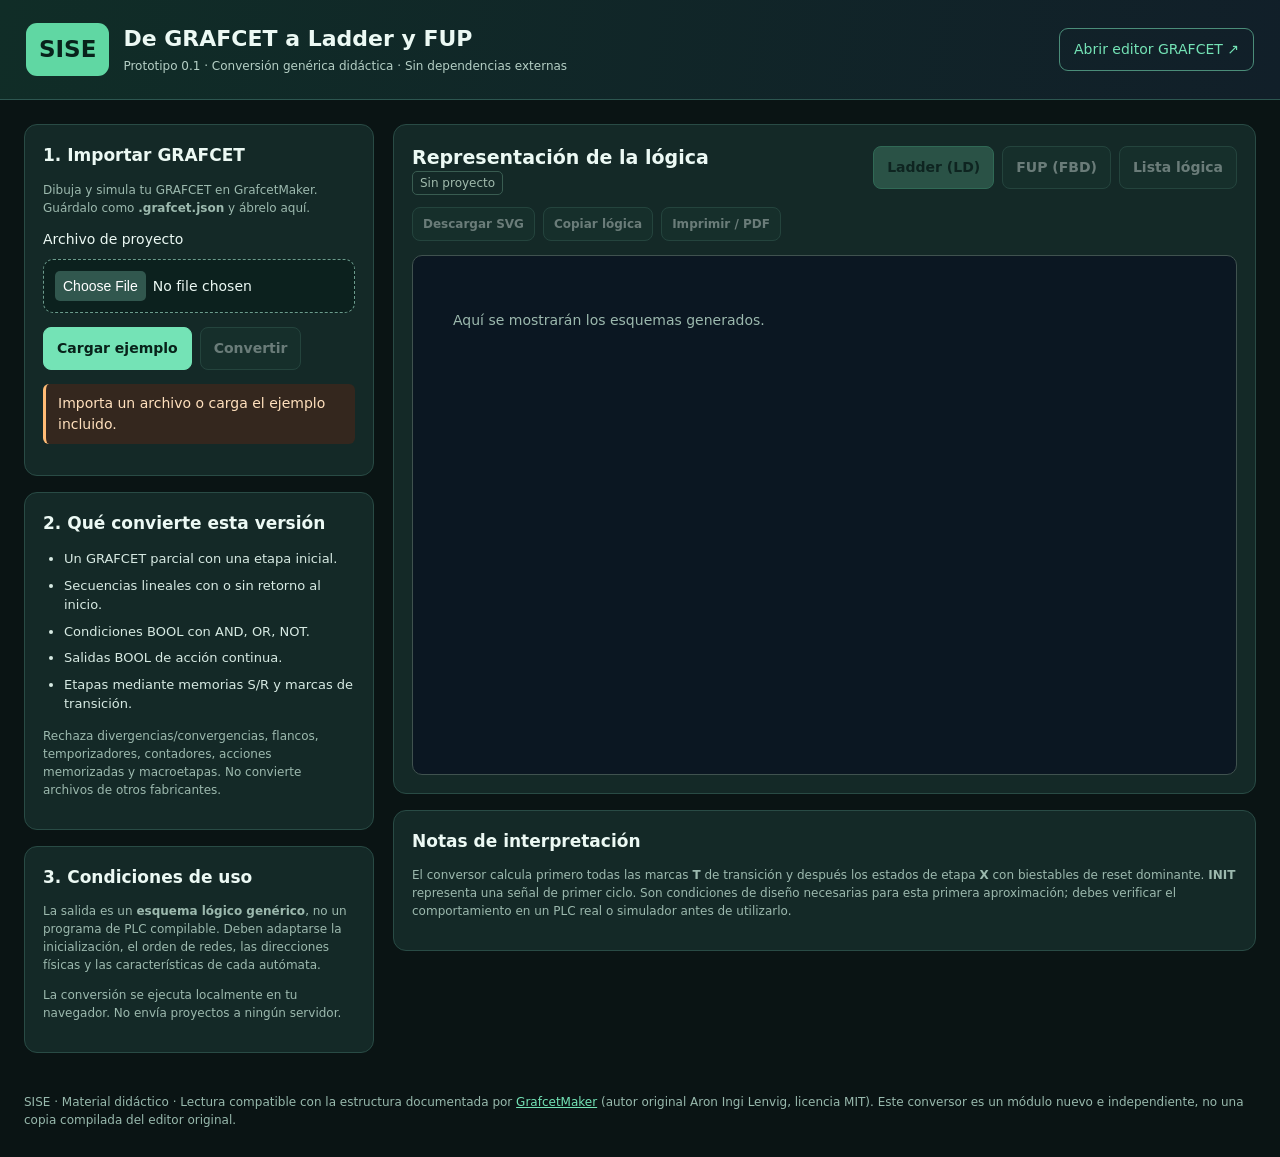
==== convertidor/index.html @ 2c26fbc2 "SISE 0.1: añadir convertidor/index.html" ====
<!doctype html>
<html lang="es">
<head>
<meta charset="utf-8"><meta name="viewport" content="width=device-width,initial-scale=1">
<title>SISE · Conversor GRAFCET a Ladder y FUP · prototipo 0.1</title>
<meta name="description" content="Prototipo educativo para convertir GRAFCET sencillos desde archivos GrafcetMaker a esquemas genéricos Ladder y FUP.">
<style>
:root{color-scheme:dark;--bg:#0a1414;--top:#0e2221;--panel:#142927;--panel2:#193531;--border:#294b45;--ink:#ecf9f4;--muted:#9cb9ae;--green:#74e3b6;--orange:#ffbc76;--red:#ff9999}*{box-sizing:border-box}body{margin:0;background:var(--bg);font:14px/1.5 system-ui,-apple-system,Arial,sans-serif;color:var(--ink)}header{padding:22px 26px;background:linear-gradient(100deg,#102d27,#111f29);border-bottom:1px solid #2d5650}.head{max-width:1700px;margin:auto;display:flex;gap:20px;justify-content:space-between;align-items:center;flex-wrap:wrap}.brand{display:flex;align-items:center;gap:14px}.mark{background:#60d7a3;border-radius:11px;padding:9px 13px;color:#08221b;font-size:23px;font-weight:900}.brand h1{font-size:22px;margin:0}.brand p{font-size:12px;color:#b5cfc5;margin:2px 0}.toplink{color:var(--green);text-decoration:none;border:1px solid #4b8d79;border-radius:9px;padding:10px 14px}main{max-width:1700px;margin:auto;padding:24px;display:grid;grid-template-columns:350px minmax(0,1fr);gap:19px}.panel{background:var(--panel);border:1px solid var(--border);border-radius:13px;padding:18px;margin:0 0 16px}.panel h2{font-size:17px;margin:0 0 10px}.panel p{color:var(--muted)}.subtle{color:var(--muted);font-size:12px}.mini{font-size:12px}.alert{border-left:3px solid var(--orange);background:#34271e;color:#ffe0bd;border-radius:6px;padding:9px 12px;margin:13px 0}.error{border-left-color:#e78a8a;background:#362126;color:#ffd5d5}.success{border-left-color:#77d3a6;background:#1b3630;color:#b7f8d4}.btn{display:inline-flex;align-items:center;justify-content:center;text-decoration:none;background:#1b3933;border:1px solid #3d6e60;color:var(--ink);border-radius:8px;padding:10px 13px;cursor:pointer;font:inherit;font-weight:650;gap:7px}.btn:hover{background:#244b42;border-color:#7de7c0}.btn:disabled{opacity:.4;cursor:not-allowed}.btn.primary{background:var(--green);color:#08221a;border-color:var(--green)}.btn.sm{font-size:12px;padding:7px 10px}.stack{display:flex;flex-direction:column;gap:9px}.actions{display:flex;gap:8px;flex-wrap:wrap;margin:14px 0}.file{display:block;font:inherit;width:100%;border:1px dashed #6b9b8c;background:#0c211e;padding:11px;color:var(--ink);border-radius:10px;margin:9px 0}.file::file-selector-button{border:0;border-radius:5px;background:#31574e;color:#fff;padding:7px 8px;margin-right:7px;cursor:pointer}.pill{font-size:11px;font-weight:700;color:var(--green);border:1px solid #426959;border-radius:99px;padding:5px 9px;letter-spacing:.05em}.outline{font-size:13px;padding-left:21px;color:#d7eae3}.outline li{margin:7px 0}.viewhead{display:flex;gap:10px;justify-content:space-between;align-items:center;flex-wrap:wrap;margin:0 0 13px}.viewhead h2{margin:0;font-size:19px}.badge{color:#a1bbad;font-size:12px;border:1px solid #395c51;border-radius:5px;padding:4px 7px}.tabs{display:flex;gap:8px;flex-wrap:wrap}.tabs button[aria-pressed=true]{background:#4b8f75;color:#061f18;border-color:#5aca9b;font-weight:800}.paper{background:#0b1722;overflow:auto;min-height:520px;border-radius:10px;border:1px solid #40524f;padding:10px}.paper svg{width:100%;min-width:650px;height:auto;display:block}.code{background:#071515;color:#b7efdf;border:1px solid #315f51;border-radius:10px;padding:15px;overflow:auto;white-space:pre;max-height:580px;line-height:1.55;font:12px/1.5 ui-monospace,Consolas,Monaco,monospace}.hidden{display:none!important}.foot{max-width:1700px;padding:0 24px 28px;margin:auto;color:#98b9ad;font-size:12px}.foot a{color:var(--green)}@media(max-width:950px){main{grid-template-columns:1fr}.paper{min-height:350px}}@media print{header,aside,.viewhead,.foot,.alert,.no-print{display:none!important}main{display:block;padding:0}.panel{border:0;padding:0}.paper{border:0;overflow:visible;background:white;min-height:0}.paper svg{width:100%;min-width:0;max-height:95vh}body{background:white} }
</style>
</head>
<body>
<header><div class="head"><div class="brand"><span class="mark">SISE</span><div><h1>De GRAFCET a Ladder y FUP</h1><p>Prototipo 0.1 · Conversión genérica didáctica · Sin dependencias externas</p></div></div><a class="toplink" target="_blank" rel="noopener noreferrer" href="../editor/es/">Abrir editor GRAFCET ↗</a></div></header>
<main>
<aside>
<section class="panel"><h2>1. Importar GRAFCET</h2><p class="subtle">Dibuja y simula tu GRAFCET en GrafcetMaker. Guárdalo como <b>.grafcet.json</b> y ábrelo aquí.</p><label for="file">Archivo de proyecto</label><input id="file" class="file" type="file" accept=".json,.grafcet.json,application/json"><div class="actions"><button class="btn primary" id="example">Cargar ejemplo</button><button class="btn" id="convert" disabled>Convertir</button></div><div id="status" class="alert">Importa un archivo o carga el ejemplo incluido.</div></section>
<section class="panel"><h2>2. Qué convierte esta versión</h2><ul class="outline"><li>Un GRAFCET parcial con una etapa inicial.</li><li>Secuencias lineales con o sin retorno al inicio.</li><li>Condiciones BOOL con AND, OR, NOT.</li><li>Salidas BOOL de acción continua.</li><li>Etapas mediante memorias S/R y marcas de transición.</li></ul><p class="subtle">Rechaza divergencias/convergencias, flancos, temporizadores, contadores, acciones memorizadas y macroetapas. No convierte archivos de otros fabricantes.</p></section>
<section class="panel"><h2>3. Condiciones de uso</h2><p class="mini">La salida es un <strong>esquema lógico genérico</strong>, no un programa de PLC compilable. Deben adaptarse la inicialización, el orden de redes, las direcciones físicas y las características de cada autómata.</p><p class="subtle">La conversión se ejecuta localmente en tu navegador. No envía proyectos a ningún servidor.</p></section>
</aside>
<div>
<section class="panel"><div class="viewhead"><div><h2 id="projectTitle">Representación de la lógica</h2><span class="badge" id="count">Sin proyecto</span></div><div class="tabs no-print"><button class="btn" id="tab-ladder" aria-pressed="true" disabled>Ladder (LD)</button><button class="btn" id="tab-fup" aria-pressed="false" disabled>FUP (FBD)</button><button class="btn" id="tab-logic" aria-pressed="false" disabled>Lista lógica</button></div></div><div class="actions no-print"><button class="btn sm" id="download" disabled>Descargar SVG</button><button class="btn sm" id="copy" disabled>Copiar lógica</button><button class="btn sm" id="pdf" disabled>Imprimir / PDF</button></div><div id="diagram" class="paper"><p style="color:#9cb9ae;padding:30px">Aquí se mostrarán los esquemas generados.</p></div><pre id="logic" class="code hidden"></pre></section>
<section class="panel"><h2>Notas de interpretación</h2><p class="mini">El conversor calcula primero todas las marcas <b>T</b> de transición y después los estados de etapa <b>X</b> con biestables de reset dominante. <b>INIT</b> representa una señal de primer ciclo. Son condiciones de diseño necesarias para esta primera aproximación; debes verificar el comportamiento en un PLC real o simulador antes de utilizarlo.</p></section>
</div>
</main>
<div class="foot">SISE · Material didáctico · Lectura compatible con la estructura documentada por <a target="_blank" rel="noopener noreferrer" href="https://github.com/AronLenvig/GrafcetMaker">GrafcetMaker</a> (autor original Aron Ingi Lenvig, licencia MIT). Este conversor es un módulo nuevo e independiente, no una copia compilada del editor original.</div>
<script type="application/json" id="demo-data">{"schemaVersion":4,"id":"demo_sise_01","name":"Cinta transportadora - arranque y parada","meta":{"author":"SISE - demostración educativa","company":"","revision":"0.1","createdAt":"2026-11-12T00:00:00.000Z","updatedAt":"2026-11-12T00:00:00.000Z"},"variables":{"v_start":{"id":"v_start","name":"Start","type":"BOOL","direction":"input"},"v_stop":{"id":"v_stop","name":"Stop","type":"BOOL","direction":"input"},"v_motor":{"id":"v_motor","name":"Motor","type":"BOOL","direction":"output"}},"grafcets":{"g_main":{"id":"g_main","name":"Main","kind":"partial","steps":{"s_0":{"id":"s_0","number":0,"kind":"initial","position":{"x":200,"y":40},"label":"Parada"},"s_1":{"id":"s_1","number":1,"kind":"normal","position":{"x":200,"y":220},"label":"Marcha"}},"transitions":{"t_start":{"id":"t_start","number":1,"from":["s_0"],"to":["s_1"],"receptivity":"Start * /Stop","position":{"x":200,"y":130}},"t_stop":{"id":"t_stop","number":2,"from":["s_1"],"to":["s_0"],"receptivity":"Stop","position":{"x":450,"y":130}}},"actions":{"a_motor":{"id":"a_motor","stepId":"s_1","order":0,"kind":"continuous","text":"Motor"}},"comments":{}}},"grafcetOrder":["g_main"]}</script>
<script src="./converter-core.js"></script><script src="./app.js"></script>
</body></html>
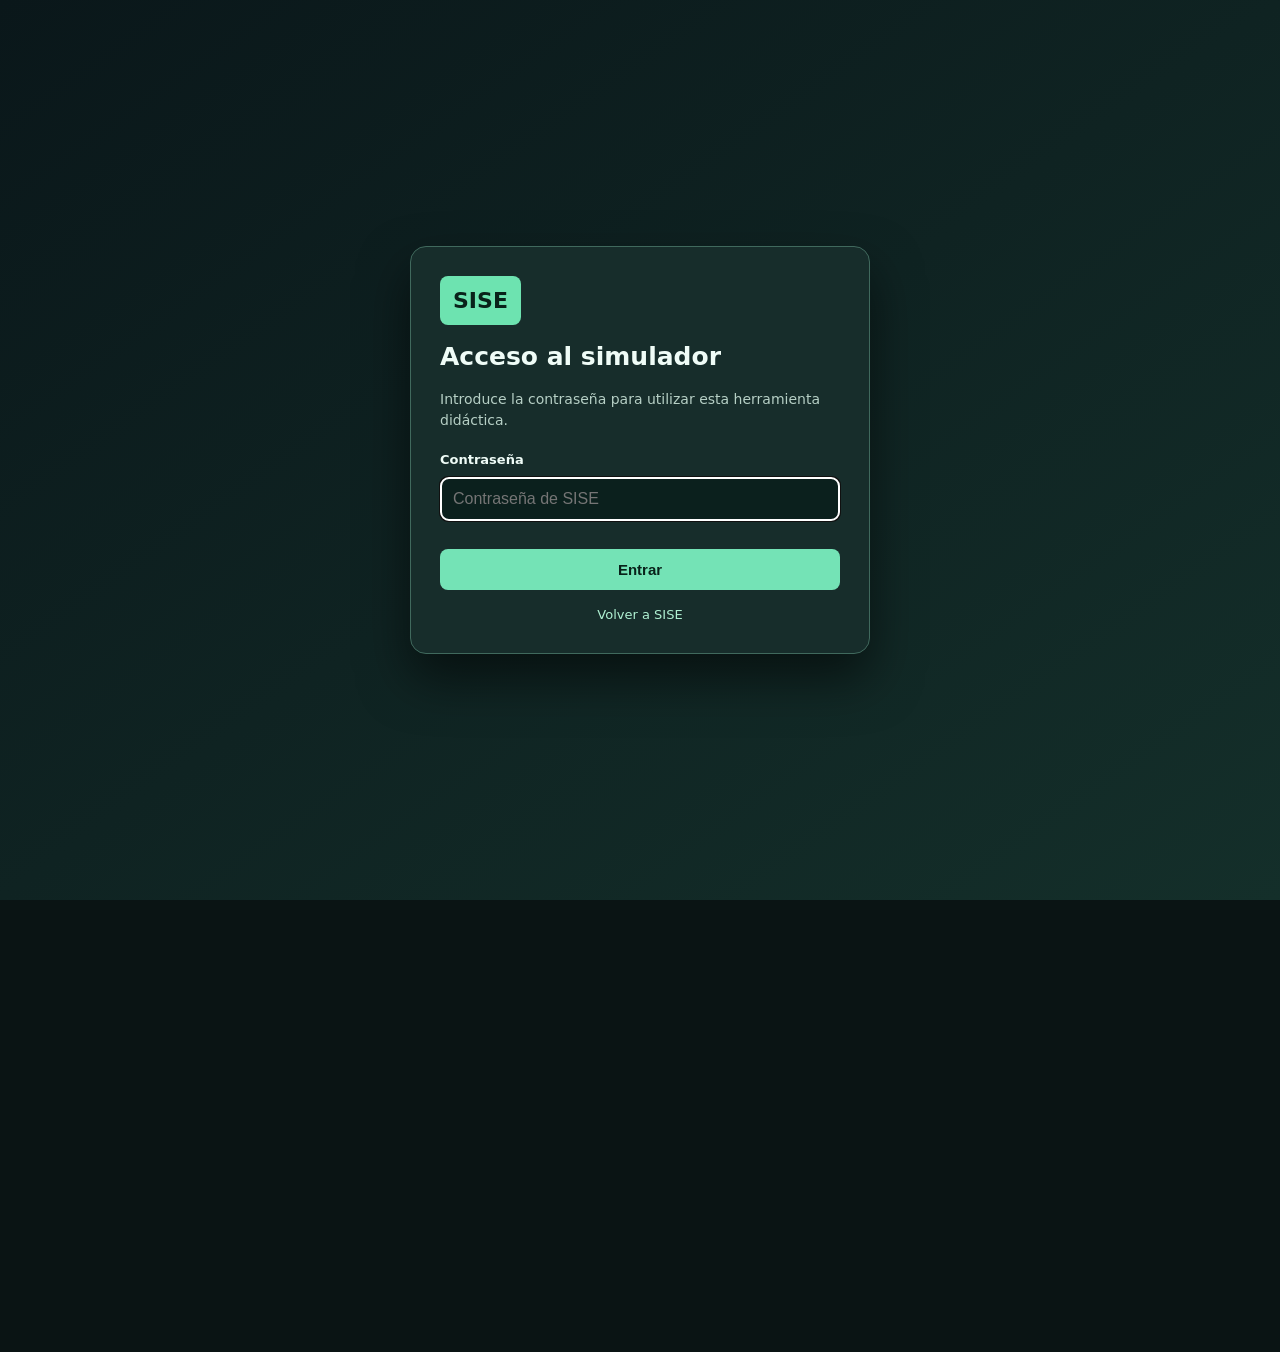
==== commit 7216e018: "SISE 0.2: acceso SISE_2026, aviso amarillo, GRAFCET temporizados y bifurcaciones LD/FUP" ====
--- a/convertidor/index.html
+++ b/convertidor/index.html
@@ -2,23 +2,27 @@
 <html lang="es">
 <head>
 <meta charset="utf-8"><meta name="viewport" content="width=device-width,initial-scale=1">
-<title>SISE · Conversor GRAFCET a Ladder y FUP · prototipo 0.1</title>
+<title>SISE · Conversor GRAFCET a Ladder y FUP · prototipo 0.2</title>
 <meta name="description" content="Prototipo educativo para convertir GRAFCET sencillos desde archivos GrafcetMaker a esquemas genéricos Ladder y FUP.">
+<link rel="stylesheet" href="../auth.css"><script src="../auth.js"></script>
 <style>
 :root{color-scheme:dark;--bg:#0a1414;--top:#0e2221;--panel:#142927;--panel2:#193531;--border:#294b45;--ink:#ecf9f4;--muted:#9cb9ae;--green:#74e3b6;--orange:#ffbc76;--red:#ff9999}*{box-sizing:border-box}body{margin:0;background:var(--bg);font:14px/1.5 system-ui,-apple-system,Arial,sans-serif;color:var(--ink)}header{padding:22px 26px;background:linear-gradient(100deg,#102d27,#111f29);border-bottom:1px solid #2d5650}.head{max-width:1700px;margin:auto;display:flex;gap:20px;justify-content:space-between;align-items:center;flex-wrap:wrap}.brand{display:flex;align-items:center;gap:14px}.mark{background:#60d7a3;border-radius:11px;padding:9px 13px;color:#08221b;font-size:23px;font-weight:900}.brand h1{font-size:22px;margin:0}.brand p{font-size:12px;color:#b5cfc5;margin:2px 0}.toplink{color:var(--green);text-decoration:none;border:1px solid #4b8d79;border-radius:9px;padding:10px 14px}main{max-width:1700px;margin:auto;padding:24px;display:grid;grid-template-columns:350px minmax(0,1fr);gap:19px}.panel{background:var(--panel);border:1px solid var(--border);border-radius:13px;padding:18px;margin:0 0 16px}.panel h2{font-size:17px;margin:0 0 10px}.panel p{color:var(--muted)}.subtle{color:var(--muted);font-size:12px}.mini{font-size:12px}.alert{border-left:3px solid var(--orange);background:#34271e;color:#ffe0bd;border-radius:6px;padding:9px 12px;margin:13px 0}.error{border-left-color:#e78a8a;background:#362126;color:#ffd5d5}.success{border-left-color:#77d3a6;background:#1b3630;color:#b7f8d4}.btn{display:inline-flex;align-items:center;justify-content:center;text-decoration:none;background:#1b3933;border:1px solid #3d6e60;color:var(--ink);border-radius:8px;padding:10px 13px;cursor:pointer;font:inherit;font-weight:650;gap:7px}.btn:hover{background:#244b42;border-color:#7de7c0}.btn:disabled{opacity:.4;cursor:not-allowed}.btn.primary{background:var(--green);color:#08221a;border-color:var(--green)}.btn.sm{font-size:12px;padding:7px 10px}.stack{display:flex;flex-direction:column;gap:9px}.actions{display:flex;gap:8px;flex-wrap:wrap;margin:14px 0}.file{display:block;font:inherit;width:100%;border:1px dashed #6b9b8c;background:#0c211e;padding:11px;color:var(--ink);border-radius:10px;margin:9px 0}.file::file-selector-button{border:0;border-radius:5px;background:#31574e;color:#fff;padding:7px 8px;margin-right:7px;cursor:pointer}.pill{font-size:11px;font-weight:700;color:var(--green);border:1px solid #426959;border-radius:99px;padding:5px 9px;letter-spacing:.05em}.outline{font-size:13px;padding-left:21px;color:#d7eae3}.outline li{margin:7px 0}.viewhead{display:flex;gap:10px;justify-content:space-between;align-items:center;flex-wrap:wrap;margin:0 0 13px}.viewhead h2{margin:0;font-size:19px}.badge{color:#a1bbad;font-size:12px;border:1px solid #395c51;border-radius:5px;padding:4px 7px}.tabs{display:flex;gap:8px;flex-wrap:wrap}.tabs button[aria-pressed=true]{background:#4b8f75;color:#061f18;border-color:#5aca9b;font-weight:800}.paper{background:#0b1722;overflow:auto;min-height:520px;border-radius:10px;border:1px solid #40524f;padding:10px}.paper svg{width:100%;min-width:650px;height:auto;display:block}.code{background:#071515;color:#b7efdf;border:1px solid #315f51;border-radius:10px;padding:15px;overflow:auto;white-space:pre;max-height:580px;line-height:1.55;font:12px/1.5 ui-monospace,Consolas,Monaco,monospace}.hidden{display:none!important}.foot{max-width:1700px;padding:0 24px 28px;margin:auto;color:#98b9ad;font-size:12px}.foot a{color:var(--green)}@media(max-width:950px){main{grid-template-columns:1fr}.paper{min-height:350px}}@media print{header,aside,.viewhead,.foot,.alert,.no-print{display:none!important}main{display:block;padding:0}.panel{border:0;padding:0}.paper{border:0;overflow:visible;background:white;min-height:0}.paper svg{width:100%;min-width:0;max-height:95vh}body{background:white} }
+
+.critical-banner{padding:15px 22px;background:#ffde54;color:#25210e;border:3px solid #c29d00;font-weight:900;font-size:20px;text-align:center;letter-spacing:.01em}
 </style>
 </head>
 <body>
-<header><div class="head"><div class="brand"><span class="mark">SISE</span><div><h1>De GRAFCET a Ladder y FUP</h1><p>Prototipo 0.1 · Conversión genérica didáctica · Sin dependencias externas</p></div></div><a class="toplink" target="_blank" rel="noopener noreferrer" href="../editor/es/">Abrir editor GRAFCET ↗</a></div></header>
+<header><div class="head"><div class="brand"><span class="mark">SISE</span><div><h1>De GRAFCET a Ladder y FUP</h1><p>Prototipo 0.2 · Conversión genérica experimental · Sin dependencias externas</p></div></div><a class="toplink" target="_blank" rel="noopener noreferrer" href="../editor/es/">Abrir editor GRAFCET ↗</a></div></header>
+<div class="critical-banner" role="alert">Conversor NO funcional. Pendiente de depurar</div>
 <main>
 <aside>
-<section class="panel"><h2>1. Importar GRAFCET</h2><p class="subtle">Dibuja y simula tu GRAFCET en GrafcetMaker. Guárdalo como <b>.grafcet.json</b> y ábrelo aquí.</p><label for="file">Archivo de proyecto</label><input id="file" class="file" type="file" accept=".json,.grafcet.json,application/json"><div class="actions"><button class="btn primary" id="example">Cargar ejemplo</button><button class="btn" id="convert" disabled>Convertir</button></div><div id="status" class="alert">Importa un archivo o carga el ejemplo incluido.</div></section>
-<section class="panel"><h2>2. Qué convierte esta versión</h2><ul class="outline"><li>Un GRAFCET parcial con una etapa inicial.</li><li>Secuencias lineales con o sin retorno al inicio.</li><li>Condiciones BOOL con AND, OR, NOT.</li><li>Salidas BOOL de acción continua.</li><li>Etapas mediante memorias S/R y marcas de transición.</li></ul><p class="subtle">Rechaza divergencias/convergencias, flancos, temporizadores, contadores, acciones memorizadas y macroetapas. No convierte archivos de otros fabricantes.</p></section>
+<section class="panel"><h2>1. Importar GRAFCET</h2><p class="subtle">Dibuja y simula tu GRAFCET en GrafcetMaker. Guárdalo como <b>.grafcet.json</b> y ábrelo aquí.</p><label for="file">Archivo de proyecto</label><input id="file" class="file" type="file" accept=".json,.grafcet.json,application/json"><div class="actions"><button class="btn primary" id="example">Cargar ejemplo</button><button class="btn" id="convert" disabled>Convertir</button></div><div class="actions"><button class="btn sm" data-fixture="ejemplo_semaforo.grafcet.json">Ejemplo semáforo</button><button class="btn sm" data-fixture="ejemplo_taladrado.grafcet.json">Ejemplo taladrado</button><button class="btn sm" data-fixture="ejemplo_paralelo.grafcet.json">Ejemplo paralelo Y</button></div><div id="status" class="alert">Importa un archivo o carga el ejemplo incluido.</div></section>
+<section class="panel"><h2>2. Qué convierte esta versión</h2><ul class="outline"><li>Un GRAFCET parcial con una etapa inicial.</li><li>Secuencias lineales y divergencias/convergencias Y y O.</li><li>Condiciones BOOL, flancos, TON por etapa y comparadores simples.</li><li>Acciones continuas y memorizadas (0/1, incrementos y decrementos).</li><li>Marcas de transición y cálculo del siguiente estado de todas las etapas.</li></ul><p class="subtle">Conversión experimental: sin macroetapas, forzados, múltiples GRAFCET, temporizadores arbitrarios ni importación PLC. No es equivalente todavía a la búsqueda de estabilidad IEC 60848.</p></section>
 <section class="panel"><h2>3. Condiciones de uso</h2><p class="mini">La salida es un <strong>esquema lógico genérico</strong>, no un programa de PLC compilable. Deben adaptarse la inicialización, el orden de redes, las direcciones físicas y las características de cada autómata.</p><p class="subtle">La conversión se ejecuta localmente en tu navegador. No envía proyectos a ningún servidor.</p></section>
 </aside>
 <div>
 <section class="panel"><div class="viewhead"><div><h2 id="projectTitle">Representación de la lógica</h2><span class="badge" id="count">Sin proyecto</span></div><div class="tabs no-print"><button class="btn" id="tab-ladder" aria-pressed="true" disabled>Ladder (LD)</button><button class="btn" id="tab-fup" aria-pressed="false" disabled>FUP (FBD)</button><button class="btn" id="tab-logic" aria-pressed="false" disabled>Lista lógica</button></div></div><div class="actions no-print"><button class="btn sm" id="download" disabled>Descargar SVG</button><button class="btn sm" id="copy" disabled>Copiar lógica</button><button class="btn sm" id="pdf" disabled>Imprimir / PDF</button></div><div id="diagram" class="paper"><p style="color:#9cb9ae;padding:30px">Aquí se mostrarán los esquemas generados.</p></div><pre id="logic" class="code hidden"></pre></section>
-<section class="panel"><h2>Notas de interpretación</h2><p class="mini">El conversor calcula primero todas las marcas <b>T</b> de transición y después los estados de etapa <b>X</b> con biestables de reset dominante. <b>INIT</b> representa una señal de primer ciclo. Son condiciones de diseño necesarias para esta primera aproximación; debes verificar el comportamiento en un PLC real o simulador antes de utilizarlo.</p></section>
+<section class="panel"><h2>Notas de interpretación</h2><p class="mini">El conversor calcula primero todas las transiciones <b>T</b> usando las etapas actuales y después calcula <b>X_NEXT</b> para todas las etapas. Solo entonces deben actualizarse las memorias <b>X</b>. <b>INIT</b> es el primer ciclo. Las acciones memorizadas, temporizadores, simultaneidad y transiciones transitorias requieren validación adicional. El resultado NO es un programa PLC listo para utilizar.</p></section>
 </div>
 </main>
 <div class="foot">SISE · Material didáctico · Lectura compatible con la estructura documentada por <a target="_blank" rel="noopener noreferrer" href="https://github.com/AronLenvig/GrafcetMaker">GrafcetMaker</a> (autor original Aron Ingi Lenvig, licencia MIT). Este conversor es un módulo nuevo e independiente, no una copia compilada del editor original.</div>
--- a/auth.css
+++ b/auth.css
@@ -0,0 +1,13 @@
+html.sise-locked {overflow:hidden!important}
+html.sise-locked body > *:not(#sise-gate){visibility:hidden!important;pointer-events:none!important}
+#sise-gate{visibility:visible!important;position:fixed;inset:0;z-index:2147483646;display:grid;place-items:center;padding:18px;background:linear-gradient(145deg,#0a171a,#142f2a);font-family:system-ui,Arial,sans-serif;color:#effcf7}
+#sise-gate *{box-sizing:border-box}
+#sise-gate form{width:min(460px,100%);border:1px solid #40695d;background:#172d2b;border-radius:16px;padding:29px;box-shadow:0 24px 50px #0008}
+#sise-gate .sise-gate-logo{display:inline-block;background:#6de3b0;color:#09221a;border-radius:8px;padding:8px 13px;font-size:22px;font-weight:900}
+#sise-gate h1{margin:13px 0 7px;font-size:25px}#sise-gate p{color:#b6cfc5;font-size:14px;line-height:1.5}
+#sise-gate label{display:block;margin:19px 0 7px;font-weight:650;font-size:13px}
+#sise-gate input{width:100%;padding:12px;border-radius:8px;border:1px solid #507b6e;background:#0b201d;color:#fff;font-size:16px;outline-color:#7ce6bd}
+#sise-gate button{width:100%;padding:12px;margin:5px 0 9px;background:#74e3b6;color:#08221a;border:0;border-radius:8px;font-size:15px;font-weight:800;cursor:pointer}
+#sise-gate a{display:block;text-align:center;color:#aff1d2;font-size:13px;margin-top:6px;text-decoration:none}
+#sise-gate .sise-gate-error{color:#ffafaf;min-height:23px;padding-top:3px;font-size:13px}
+@media print{#sise-gate{display:none!important}}
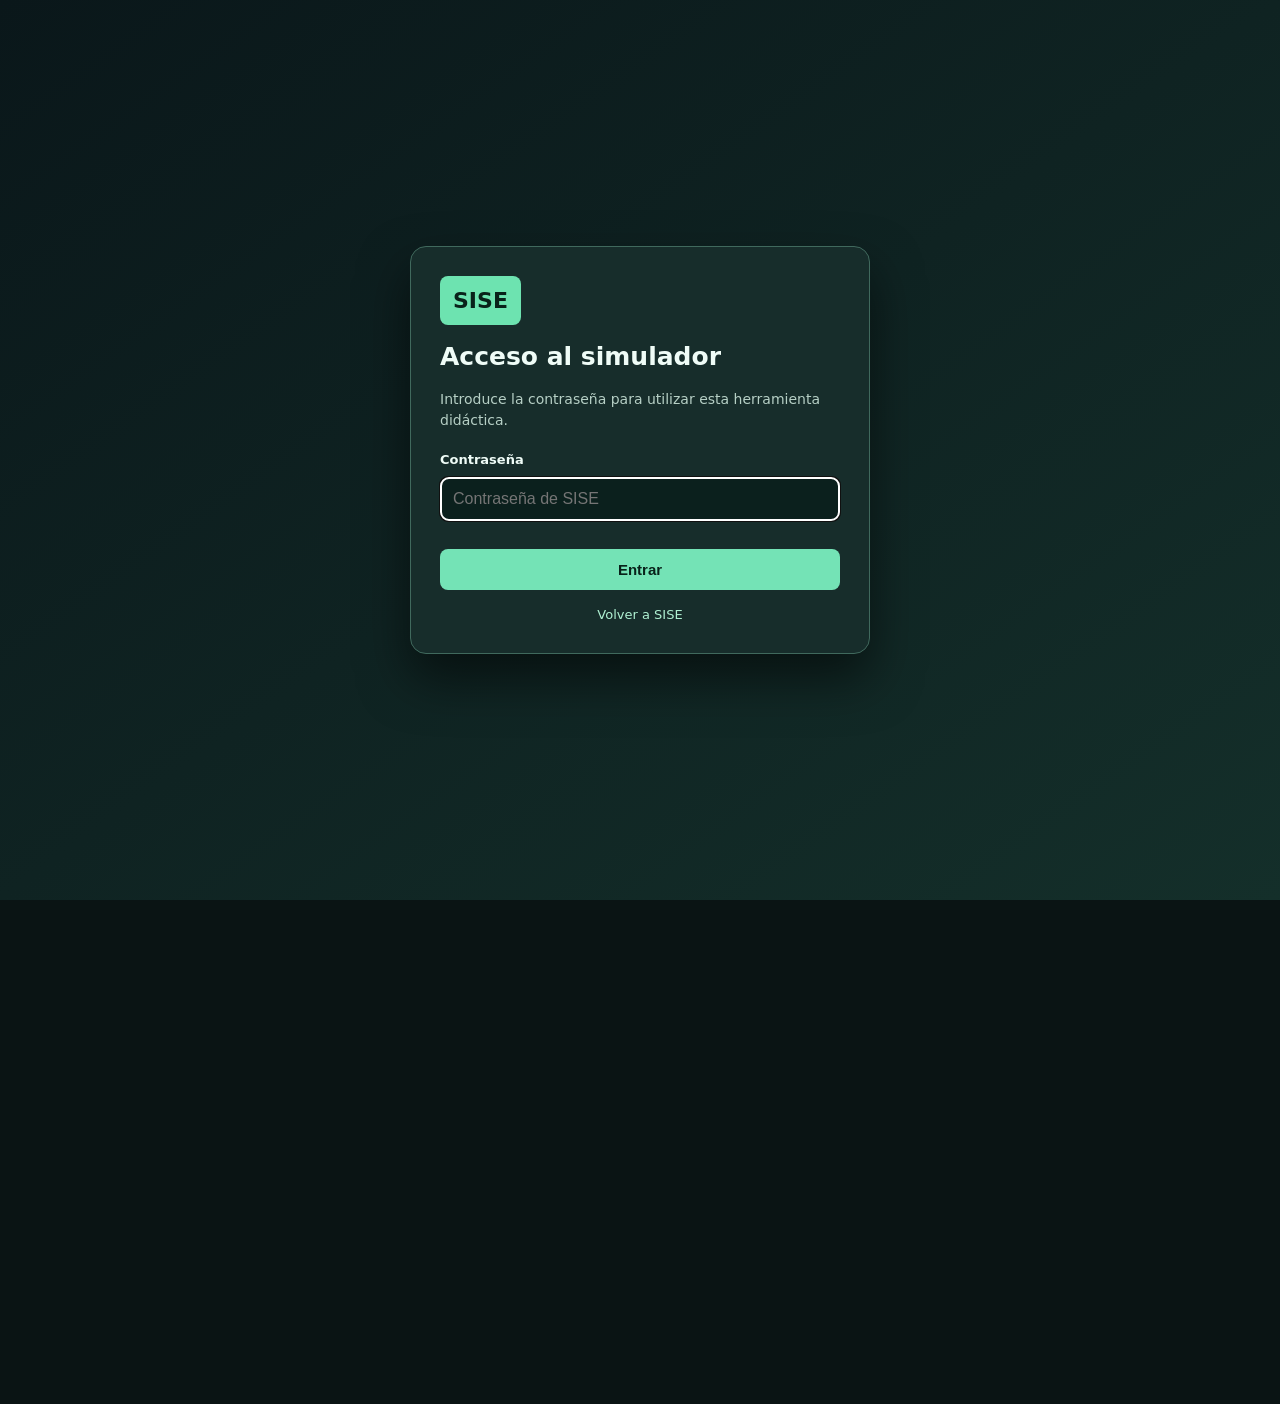
==== commit cb4fd135: "Añadir navegación a SISE y avisos de desarrollo" ====
--- a/convertidor/index.html
+++ b/convertidor/index.html
@@ -6,13 +6,13 @@
 <meta name="description" content="Prototipo educativo para convertir GRAFCET sencillos desde archivos GrafcetMaker a esquemas genéricos Ladder y FUP.">
 <link rel="stylesheet" href="../auth.css"><script src="../auth.js"></script>
 <style>
-:root{color-scheme:dark;--bg:#0a1414;--top:#0e2221;--panel:#142927;--panel2:#193531;--border:#294b45;--ink:#ecf9f4;--muted:#9cb9ae;--green:#74e3b6;--orange:#ffbc76;--red:#ff9999}*{box-sizing:border-box}body{margin:0;background:var(--bg);font:14px/1.5 system-ui,-apple-system,Arial,sans-serif;color:var(--ink)}header{padding:22px 26px;background:linear-gradient(100deg,#102d27,#111f29);border-bottom:1px solid #2d5650}.head{max-width:1700px;margin:auto;display:flex;gap:20px;justify-content:space-between;align-items:center;flex-wrap:wrap}.brand{display:flex;align-items:center;gap:14px}.mark{background:#60d7a3;border-radius:11px;padding:9px 13px;color:#08221b;font-size:23px;font-weight:900}.brand h1{font-size:22px;margin:0}.brand p{font-size:12px;color:#b5cfc5;margin:2px 0}.toplink{color:var(--green);text-decoration:none;border:1px solid #4b8d79;border-radius:9px;padding:10px 14px}main{max-width:1700px;margin:auto;padding:24px;display:grid;grid-template-columns:350px minmax(0,1fr);gap:19px}.panel{background:var(--panel);border:1px solid var(--border);border-radius:13px;padding:18px;margin:0 0 16px}.panel h2{font-size:17px;margin:0 0 10px}.panel p{color:var(--muted)}.subtle{color:var(--muted);font-size:12px}.mini{font-size:12px}.alert{border-left:3px solid var(--orange);background:#34271e;color:#ffe0bd;border-radius:6px;padding:9px 12px;margin:13px 0}.error{border-left-color:#e78a8a;background:#362126;color:#ffd5d5}.success{border-left-color:#77d3a6;background:#1b3630;color:#b7f8d4}.btn{display:inline-flex;align-items:center;justify-content:center;text-decoration:none;background:#1b3933;border:1px solid #3d6e60;color:var(--ink);border-radius:8px;padding:10px 13px;cursor:pointer;font:inherit;font-weight:650;gap:7px}.btn:hover{background:#244b42;border-color:#7de7c0}.btn:disabled{opacity:.4;cursor:not-allowed}.btn.primary{background:var(--green);color:#08221a;border-color:var(--green)}.btn.sm{font-size:12px;padding:7px 10px}.stack{display:flex;flex-direction:column;gap:9px}.actions{display:flex;gap:8px;flex-wrap:wrap;margin:14px 0}.file{display:block;font:inherit;width:100%;border:1px dashed #6b9b8c;background:#0c211e;padding:11px;color:var(--ink);border-radius:10px;margin:9px 0}.file::file-selector-button{border:0;border-radius:5px;background:#31574e;color:#fff;padding:7px 8px;margin-right:7px;cursor:pointer}.pill{font-size:11px;font-weight:700;color:var(--green);border:1px solid #426959;border-radius:99px;padding:5px 9px;letter-spacing:.05em}.outline{font-size:13px;padding-left:21px;color:#d7eae3}.outline li{margin:7px 0}.viewhead{display:flex;gap:10px;justify-content:space-between;align-items:center;flex-wrap:wrap;margin:0 0 13px}.viewhead h2{margin:0;font-size:19px}.badge{color:#a1bbad;font-size:12px;border:1px solid #395c51;border-radius:5px;padding:4px 7px}.tabs{display:flex;gap:8px;flex-wrap:wrap}.tabs button[aria-pressed=true]{background:#4b8f75;color:#061f18;border-color:#5aca9b;font-weight:800}.paper{background:#0b1722;overflow:auto;min-height:520px;border-radius:10px;border:1px solid #40524f;padding:10px}.paper svg{width:100%;min-width:650px;height:auto;display:block}.code{background:#071515;color:#b7efdf;border:1px solid #315f51;border-radius:10px;padding:15px;overflow:auto;white-space:pre;max-height:580px;line-height:1.55;font:12px/1.5 ui-monospace,Consolas,Monaco,monospace}.hidden{display:none!important}.foot{max-width:1700px;padding:0 24px 28px;margin:auto;color:#98b9ad;font-size:12px}.foot a{color:var(--green)}@media(max-width:950px){main{grid-template-columns:1fr}.paper{min-height:350px}}@media print{header,aside,.viewhead,.foot,.alert,.no-print{display:none!important}main{display:block;padding:0}.panel{border:0;padding:0}.paper{border:0;overflow:visible;background:white;min-height:0}.paper svg{width:100%;min-width:0;max-height:95vh}body{background:white} }
+:root{color-scheme:dark;--bg:#0a1414;--top:#0e2221;--panel:#142927;--panel2:#193531;--border:#294b45;--ink:#ecf9f4;--muted:#9cb9ae;--green:#74e3b6;--orange:#ffbc76;--red:#ff9999}*{box-sizing:border-box}body{margin:0;background:var(--bg);font:14px/1.5 system-ui,-apple-system,Arial,sans-serif;color:var(--ink)}header{padding:16px 26px 22px;background:linear-gradient(100deg,#102d27,#111f29);border-bottom:1px solid #2d5650}.back-sise{display:inline-block;margin-bottom:15px}.head{max-width:1700px;margin:auto;display:flex;gap:20px;justify-content:space-between;align-items:center;flex-wrap:wrap}.brand{display:flex;align-items:center;gap:14px}.mark{background:#60d7a3;border-radius:11px;padding:9px 13px;color:#08221b;font-size:23px;font-weight:900}.brand h1{font-size:22px;margin:0}.brand p{font-size:12px;color:#b5cfc5;margin:2px 0}.toplink{color:var(--green);text-decoration:none;border:1px solid #4b8d79;border-radius:9px;padding:10px 14px}main{max-width:1700px;margin:auto;padding:24px;display:grid;grid-template-columns:350px minmax(0,1fr);gap:19px}.panel{background:var(--panel);border:1px solid var(--border);border-radius:13px;padding:18px;margin:0 0 16px}.panel h2{font-size:17px;margin:0 0 10px}.panel p{color:var(--muted)}.subtle{color:var(--muted);font-size:12px}.mini{font-size:12px}.alert{border-left:3px solid var(--orange);background:#34271e;color:#ffe0bd;border-radius:6px;padding:9px 12px;margin:13px 0}.error{border-left-color:#e78a8a;background:#362126;color:#ffd5d5}.success{border-left-color:#77d3a6;background:#1b3630;color:#b7f8d4}.btn{display:inline-flex;align-items:center;justify-content:center;text-decoration:none;background:#1b3933;border:1px solid #3d6e60;color:var(--ink);border-radius:8px;padding:10px 13px;cursor:pointer;font:inherit;font-weight:650;gap:7px}.btn:hover{background:#244b42;border-color:#7de7c0}.btn:disabled{opacity:.4;cursor:not-allowed}.btn.primary{background:var(--green);color:#08221a;border-color:var(--green)}.btn.sm{font-size:12px;padding:7px 10px}.stack{display:flex;flex-direction:column;gap:9px}.actions{display:flex;gap:8px;flex-wrap:wrap;margin:14px 0}.file{display:block;font:inherit;width:100%;border:1px dashed #6b9b8c;background:#0c211e;padding:11px;color:var(--ink);border-radius:10px;margin:9px 0}.file::file-selector-button{border:0;border-radius:5px;background:#31574e;color:#fff;padding:7px 8px;margin-right:7px;cursor:pointer}.pill{font-size:11px;font-weight:700;color:var(--green);border:1px solid #426959;border-radius:99px;padding:5px 9px;letter-spacing:.05em}.outline{font-size:13px;padding-left:21px;color:#d7eae3}.outline li{margin:7px 0}.viewhead{display:flex;gap:10px;justify-content:space-between;align-items:center;flex-wrap:wrap;margin:0 0 13px}.viewhead h2{margin:0;font-size:19px}.badge{color:#a1bbad;font-size:12px;border:1px solid #395c51;border-radius:5px;padding:4px 7px}.tabs{display:flex;gap:8px;flex-wrap:wrap}.tabs button[aria-pressed=true]{background:#4b8f75;color:#061f18;border-color:#5aca9b;font-weight:800}.paper{background:#0b1722;overflow:auto;min-height:520px;border-radius:10px;border:1px solid #40524f;padding:10px}.paper svg{width:100%;min-width:650px;height:auto;display:block}.code{background:#071515;color:#b7efdf;border:1px solid #315f51;border-radius:10px;padding:15px;overflow:auto;white-space:pre;max-height:580px;line-height:1.55;font:12px/1.5 ui-monospace,Consolas,Monaco,monospace}.hidden{display:none!important}.foot{max-width:1700px;padding:0 24px 28px;margin:auto;color:#98b9ad;font-size:12px}.foot a{color:var(--green)}@media(max-width:950px){main{grid-template-columns:1fr}.paper{min-height:350px}}@media print{header,aside,.viewhead,.foot,.alert,.no-print{display:none!important}main{display:block;padding:0}.panel{border:0;padding:0}.paper{border:0;overflow:visible;background:white;min-height:0}.paper svg{width:100%;min-width:0;max-height:95vh}body{background:white} }
 
 .critical-banner{padding:15px 22px;background:#ffde54;color:#25210e;border:3px solid #c29d00;font-weight:900;font-size:20px;text-align:center;letter-spacing:.01em}
 </style>
 </head>
 <body>
-<header><div class="head"><div class="brand"><span class="mark">SISE</span><div><h1>De GRAFCET a Ladder y FUP</h1><p>Prototipo 0.2 · Conversión genérica experimental · Sin dependencias externas</p></div></div><a class="toplink" target="_blank" rel="noopener noreferrer" href="../editor/es/">Abrir editor GRAFCET ↗</a></div></header>
+<header><a class="toplink back-sise" href="../">← Volver a SISE</a><div class="head"><div class="brand"><span class="mark">SISE</span><div><h1>De GRAFCET a Ladder y FUP</h1><p>Prototipo 0.2 · Conversión genérica experimental · Sin dependencias externas</p></div></div><a class="toplink" target="_blank" rel="noopener noreferrer" href="../editor/es/">Abrir editor GRAFCET ↗</a></div></header>
 <div class="critical-banner" role="alert">Conversor NO funcional. Pendiente de depurar</div>
 <main>
 <aside>
